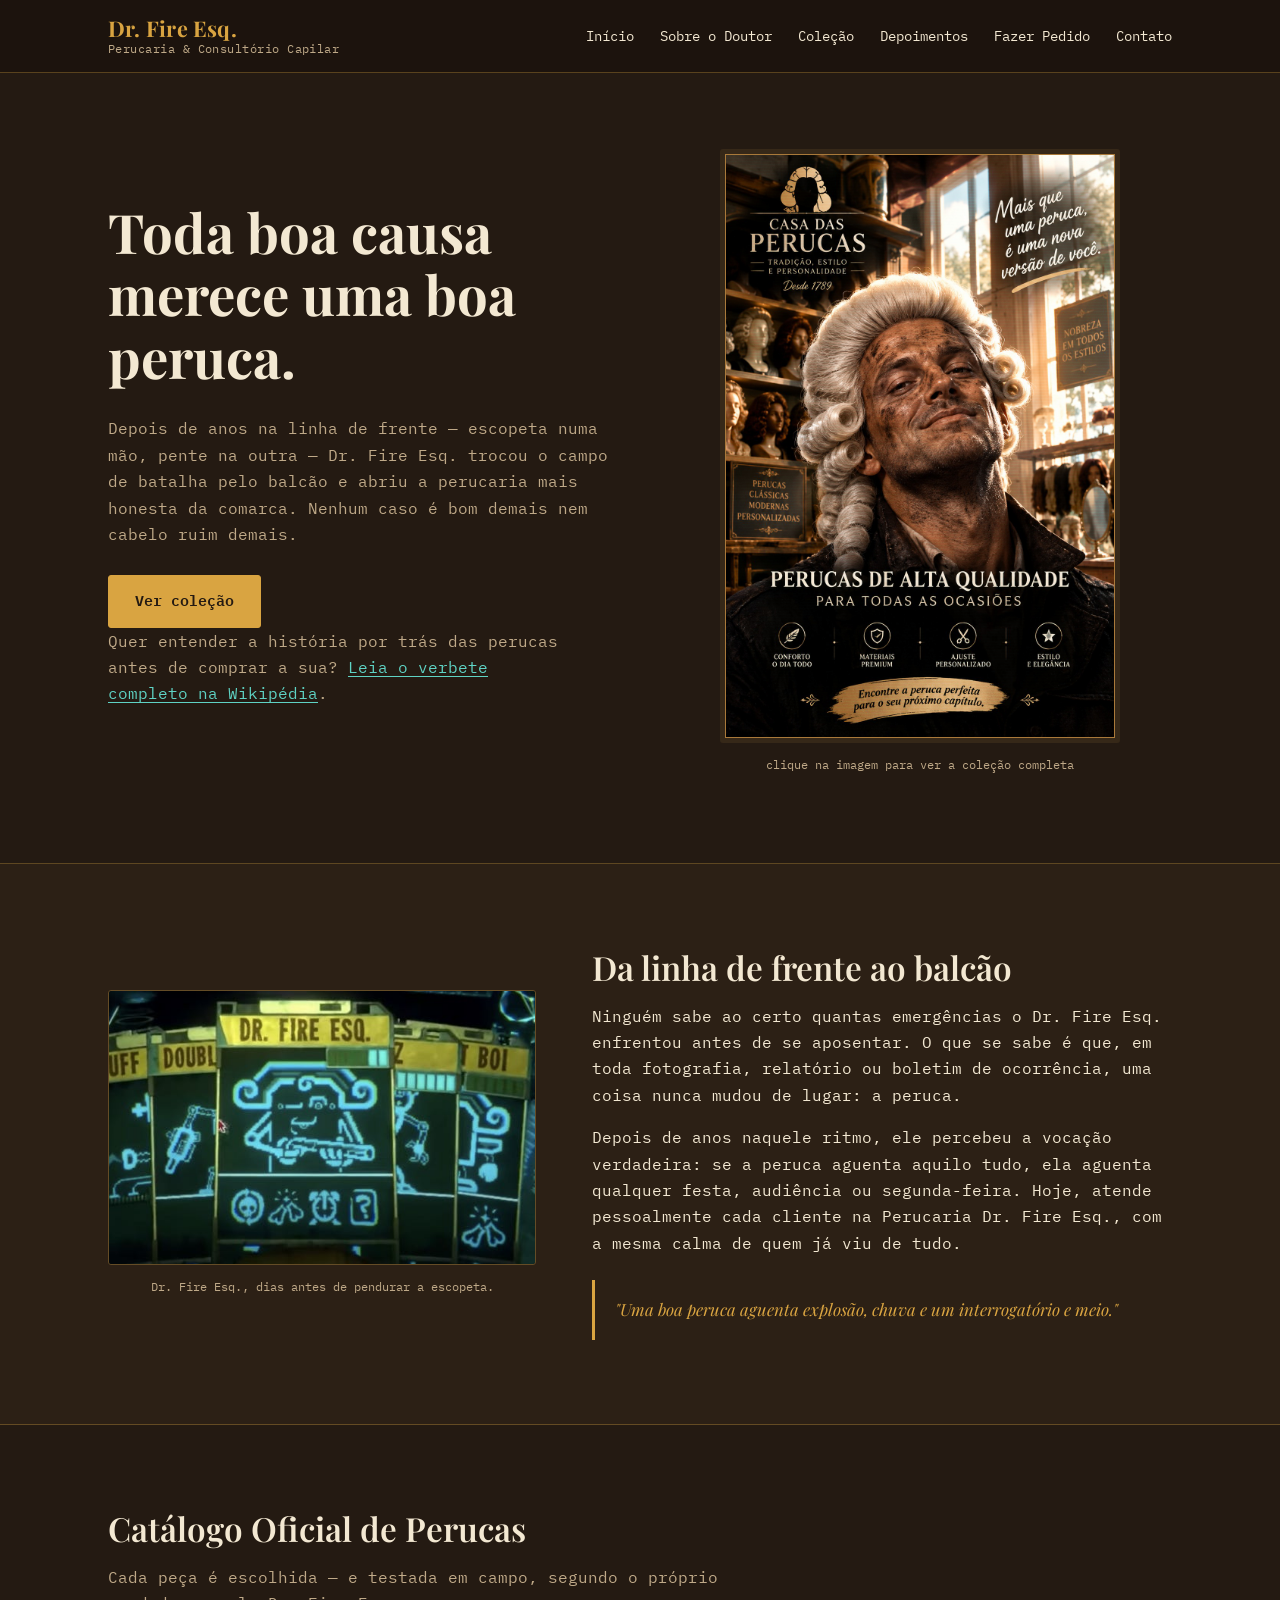
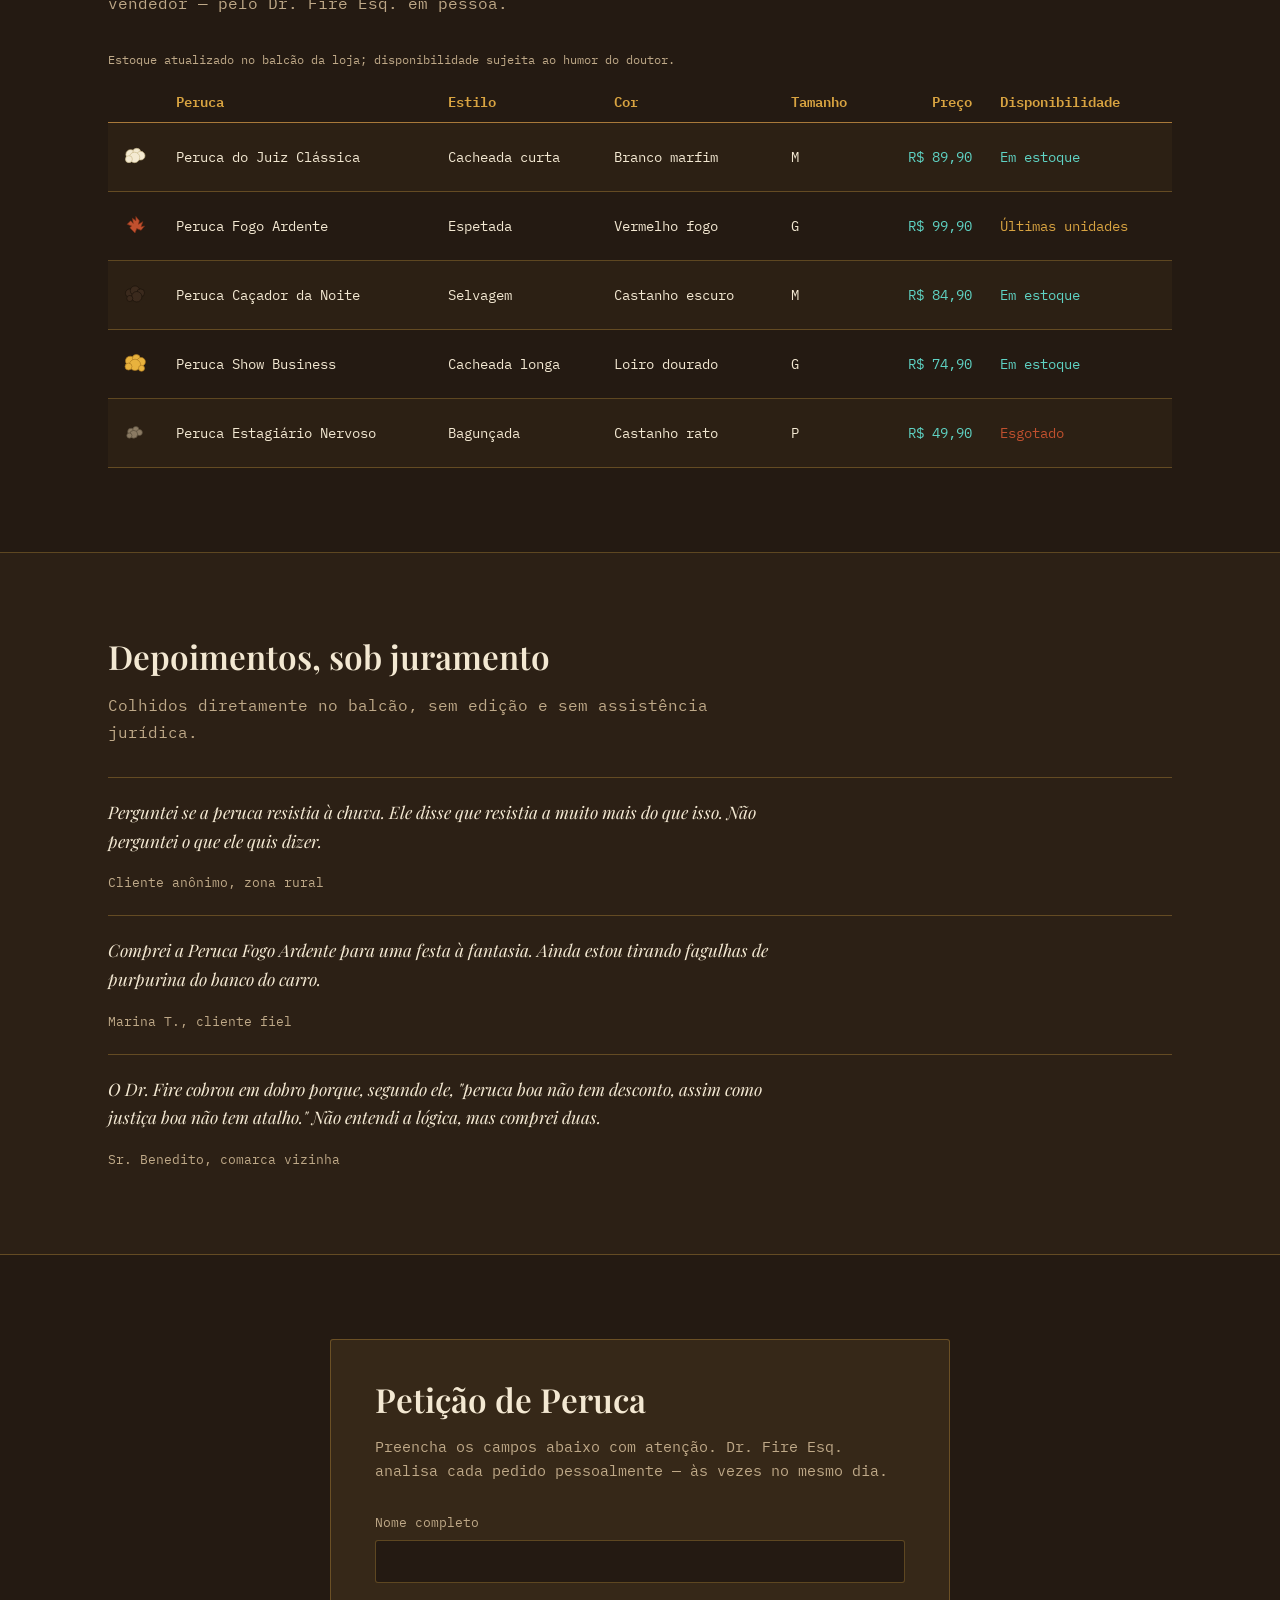
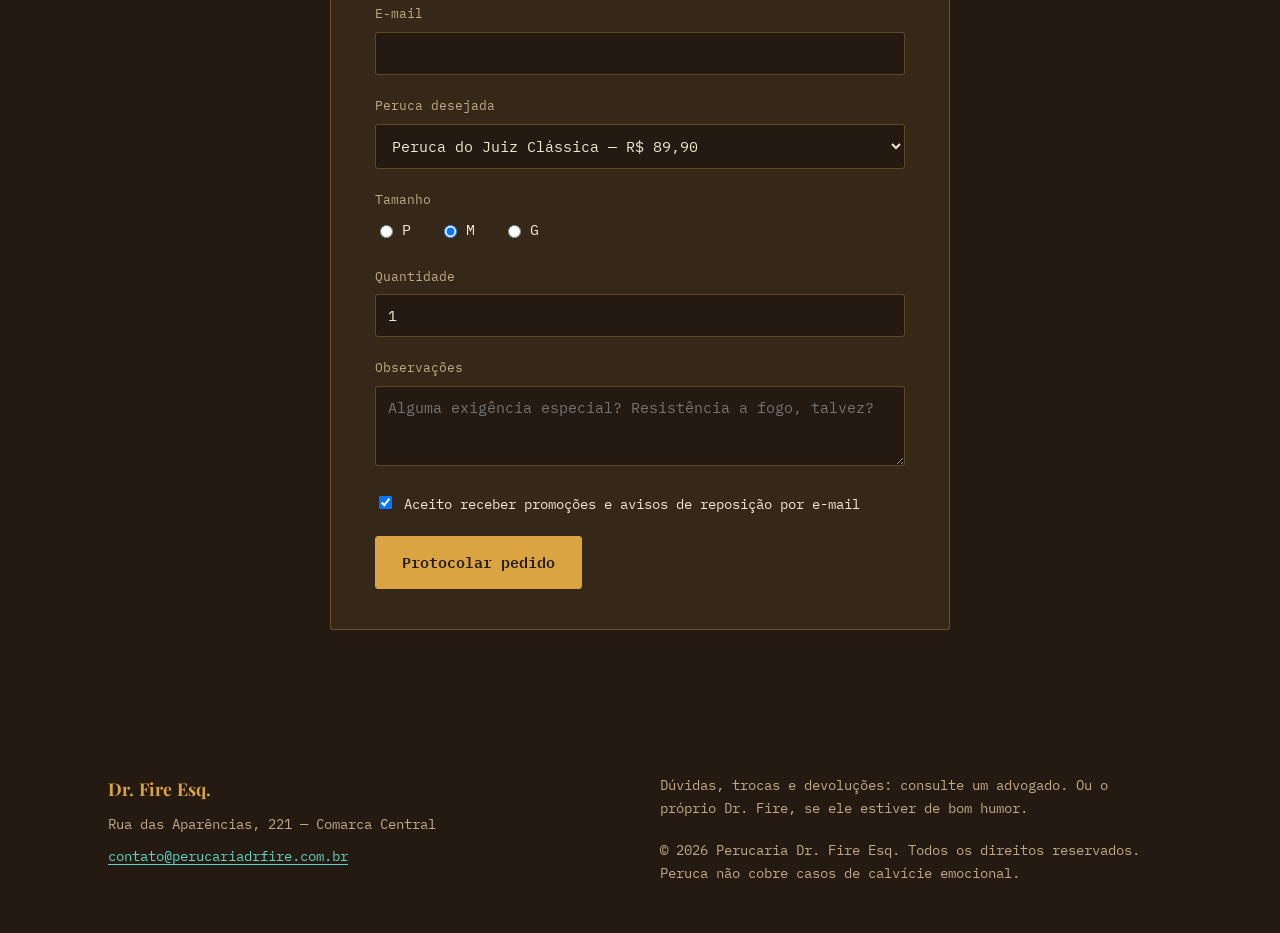
==== index.html @ 23bac66f "Add files via upload" ====
<!DOCTYPE html>
<html lang="pt-BR">
<head>
<meta charset="UTF-8">
<meta name="viewport" content="width=device-width, initial-scale=1.0">
<title>Perucaria Dr. Fire Esq. — Toda boa causa merece uma boa peruca</title>
<meta name="description" content="Perucaria Dr. Fire Esq.: perucas testadas em campo, catálogo oficial, pedidos sob encomenda e atendimento com muita, muita experiência.">
<link rel="preconnect" href="https://fonts.googleapis.com">
<link rel="preconnect" href="https://fonts.gstatic.com" crossorigin>
<link href="https://fonts.googleapis.com/css2?family=Playfair+Display:ital,wght@0,500;0,600;0,700;1,500&family=IBM+Plex+Mono:wght@400;500;600&display=swap" rel="stylesheet">
<link rel="stylesheet" href="style.css">
</head>
<body>

<header class="site-header">
  <div class="wrap">
    <div class="brand">
      <span class="brand-name">Dr. Fire Esq.</span>
      <span class="brand-sub">Perucaria &amp; Consultório Capilar</span>
    </div>
    <nav aria-label="Menu principal">
      <button class="nav-toggle" id="navToggle" aria-label="Abrir menu" aria-expanded="false">☰</button>
      <ul class="nav-list" id="navList">
        <li><a href="#inicio">Início</a></li>
        <li><a href="#sobre">Sobre o Doutor</a></li>
        <li><a href="#colecao">Coleção</a></li>
        <li><a href="#depoimentos">Depoimentos</a></li>
        <li><a href="#pedido">Fazer Pedido</a></li>
        <li><a href="#contato">Contato</a></li>
      </ul>
    </nav>
  </div>
</header>

<section id="inicio" class="hero">
  <div class="wrap">
    <div class="hero-text">
      <h1>Toda boa causa merece uma boa peruca.</h1>
      <p>Depois de anos na linha de frente — escopeta numa mão, pente na outra — Dr. Fire Esq. trocou o campo de batalha pelo balcão e abriu a perucaria mais honesta da comarca. Nenhum caso é bom demais nem cabelo ruim demais.</p>
      <div class="hero-actions">
        <a class="btn-primary" href="#colecao">Ver coleção</a>
      </div>
      <p class="hero-link-line">Quer entender a história por trás das perucas antes de comprar a sua? <a class="text-link" href="https://pt.wikipedia.org/wiki/Peruca" target="_blank" rel="noopener">Leia o verbete completo na Wikipédia</a>.</p>
    </div>
    <div class="hero-frame">
      <a class="hero-image-link" href="#colecao" aria-label="Ver coleção completa de perucas">
        <img src="[data-uri]" alt="Cartaz publicitário da Casa das Perucas estrelado por Dr. Fire Esq., de peruca de juiz impecável e rosto ainda sujo da última missão">
      </a>
      <p class="frame-caption">clique na imagem para ver a coleção completa</p>
    </div>
  </div>
</section>

<section id="sobre" class="about">
  <div class="wrap">
    <div class="about-image">
      <img src="[data-uri]" alt="Registro de arquivo de Dr. Fire Esq. ainda em atividade, escopeta em punho e peruca impecável">
      <p class="frame-caption">Dr. Fire Esq., dias antes de pendurar a escopeta.</p>
    </div>
    <div class="about-text">
      <h2>Da linha de frente ao balcão</h2>
      <p>Ninguém sabe ao certo quantas emergências o Dr. Fire Esq. enfrentou antes de se aposentar. O que se sabe é que, em toda fotografia, relatório ou boletim de ocorrência, uma coisa nunca mudou de lugar: a peruca.</p>
      <p>Depois de anos naquele ritmo, ele percebeu a vocação verdadeira: se a peruca aguenta aquilo tudo, ela aguenta qualquer festa, audiência ou segunda-feira. Hoje, atende pessoalmente cada cliente na Perucaria Dr. Fire Esq., com a mesma calma de quem já viu de tudo.</p>
      <blockquote>"Uma boa peruca aguenta explosão, chuva e um interrogatório e meio."</blockquote>
    </div>
  </div>
</section>

<section id="colecao" class="collection">
  <div class="wrap">
    <h2>Catálogo Oficial de Perucas</h2>
    <p>Cada peça é escolhida — e testada em campo, segundo o próprio vendedor — pelo Dr. Fire Esq. em pessoa.</p>
    <table>
      <caption>Estoque atualizado no balcão da loja; disponibilidade sujeita ao humor do doutor.</caption>
      <thead>
        <tr>
          <th scope="col"><span class="visually-hidden">Amostra</span></th>
          <th scope="col">Peruca</th>
          <th scope="col">Estilo</th>
          <th scope="col">Cor</th>
          <th scope="col">Tamanho</th>
          <th scope="col" class="price-col">Preço</th>
          <th scope="col">Disponibilidade</th>
        </tr>
      </thead>
      <tbody>
        <tr>
          <td class="swatch-cell"><img src="[data-uri]" alt="Amostra da Peruca do Juiz Clássica, tom marfim"></td>
          <td>Peruca do Juiz Clássica</td>
          <td>Cacheada curta</td>
          <td>Branco marfim</td>
          <td>M</td>
          <td class="price">R$ 89,90</td>
          <td class="stock-ok">Em estoque</td>
        </tr>
        <tr>
          <td class="swatch-cell"><img src="[data-uri]" alt="Amostra da Peruca Fogo Ardente, espetada e vermelha"></td>
          <td>Peruca Fogo Ardente</td>
          <td>Espetada</td>
          <td>Vermelho fogo</td>
          <td>G</td>
          <td class="price">R$ 99,90</td>
          <td class="stock-low">Últimas unidades</td>
        </tr>
        <tr>
          <td class="swatch-cell"><img src="[data-uri]" alt="Amostra da Peruca Caçador da Noite, castanho escuro"></td>
          <td>Peruca Caçador da Noite</td>
          <td>Selvagem</td>
          <td>Castanho escuro</td>
          <td>M</td>
          <td class="price">R$ 84,90</td>
          <td class="stock-ok">Em estoque</td>
        </tr>
        <tr>
          <td class="swatch-cell"><img src="[data-uri]" alt="Amostra da Peruca Show Business, loiro dourado cacheado"></td>
          <td>Peruca Show Business</td>
          <td>Cacheada longa</td>
          <td>Loiro dourado</td>
          <td>G</td>
          <td class="price">R$ 74,90</td>
          <td class="stock-ok">Em estoque</td>
        </tr>
        <tr>
          <td class="swatch-cell"><img src="[data-uri]" alt="Amostra da Peruca Estagiário Nervoso, castanho rato bagunçado"></td>
          <td>Peruca Estagiário Nervoso</td>
          <td>Bagunçada</td>
          <td>Castanho rato</td>
          <td>P</td>
          <td class="price">R$ 49,90</td>
          <td class="stock-out">Esgotado</td>
        </tr>
      </tbody>
    </table>
  </div>
</section>

<section id="depoimentos" class="testimonials">
  <div class="wrap">
    <h2>Depoimentos, sob juramento</h2>
    <p>Colhidos diretamente no balcão, sem edição e sem assistência jurídica.</p>
    <ul class="testimony-list">
      <li>
        <p>Perguntei se a peruca resistia à chuva. Ele disse que resistia a muito mais do que isso. Não perguntei o que ele quis dizer.</p>
        <cite>Cliente anônimo, zona rural</cite>
      </li>
      <li>
        <p>Comprei a Peruca Fogo Ardente para uma festa à fantasia. Ainda estou tirando fagulhas de purpurina do banco do carro.</p>
        <cite>Marina T., cliente fiel</cite>
      </li>
      <li>
        <p>O Dr. Fire cobrou em dobro porque, segundo ele, "peruca boa não tem desconto, assim como justiça boa não tem atalho." Não entendi a lógica, mas comprei duas.</p>
        <cite>Sr. Benedito, comarca vizinha</cite>
      </li>
    </ul>
  </div>
</section>

<section id="pedido" class="order">
  <div class="wrap">
    <div class="order-card">
      <h2>Petição de Peruca</h2>
      <p>Preencha os campos abaixo com atenção. Dr. Fire Esq. analisa cada pedido pessoalmente — às vezes no mesmo dia.</p>
      <form id="wigForm">
        <div class="field">
          <label for="nome">Nome completo</label>
          <input type="text" id="nome" name="nome" required>
        </div>
        <div class="field">
          <label for="email">E-mail</label>
          <input type="email" id="email" name="email" required>
        </div>
        <div class="field">
          <label for="peruca">Peruca desejada</label>
          <select id="peruca" name="peruca">
            <option>Peruca do Juiz Clássica — R$ 89,90</option>
            <option>Peruca Fogo Ardente — R$ 99,90</option>
            <option>Peruca Caçador da Noite — R$ 84,90</option>
            <option>Peruca Show Business — R$ 74,90</option>
            <option>Peruca Estagiário Nervoso — R$ 49,90 (esgotado)</option>
          </select>
        </div>
        <fieldset class="field">
          <legend>Tamanho</legend>
          <label><input type="radio" name="tamanho" value="P"> P</label>
          <label><input type="radio" name="tamanho" value="M" checked> M</label>
          <label><input type="radio" name="tamanho" value="G"> G</label>
        </fieldset>
        <div class="field">
          <label for="quantidade">Quantidade</label>
          <input type="number" id="quantidade" name="quantidade" min="1" value="1">
        </div>
        <div class="field">
          <label for="observacoes">Observações</label>
          <textarea id="observacoes" name="observacoes" placeholder="Alguma exigência especial? Resistência a fogo, talvez?"></textarea>
        </div>
        <div class="field checkbox-field">
          <label><input type="checkbox" name="promocoes" checked> Aceito receber promoções e avisos de reposição por e-mail</label>
        </div>
        <button type="submit" class="btn-primary">Protocolar pedido</button>
      </form>
      <p class="form-feedback" id="formFeedback" hidden></p>
    </div>
  </div>
</section>

<footer id="contato" class="site-footer">
  <div class="wrap">
    <div>
      <span class="brand-name">Dr. Fire Esq.</span>
      <p>Rua das Aparências, 221 — Comarca Central</p>
      <p><a class="text-link" href="mailto:contato@perucariadrfire.com.br">contato@perucariadrfire.com.br</a></p>
    </div>
    <div>
      <p>Dúvidas, trocas e devoluções: consulte um advogado. Ou o próprio Dr. Fire, se ele estiver de bom humor.</p>
      <p class="fine-print">© 2026 Perucaria Dr. Fire Esq. Todos os direitos reservados. Peruca não cobre casos de calvície emocional.</p>
    </div>
  </div>
</footer>

<script src="script.js"></script>

</body>
</html>
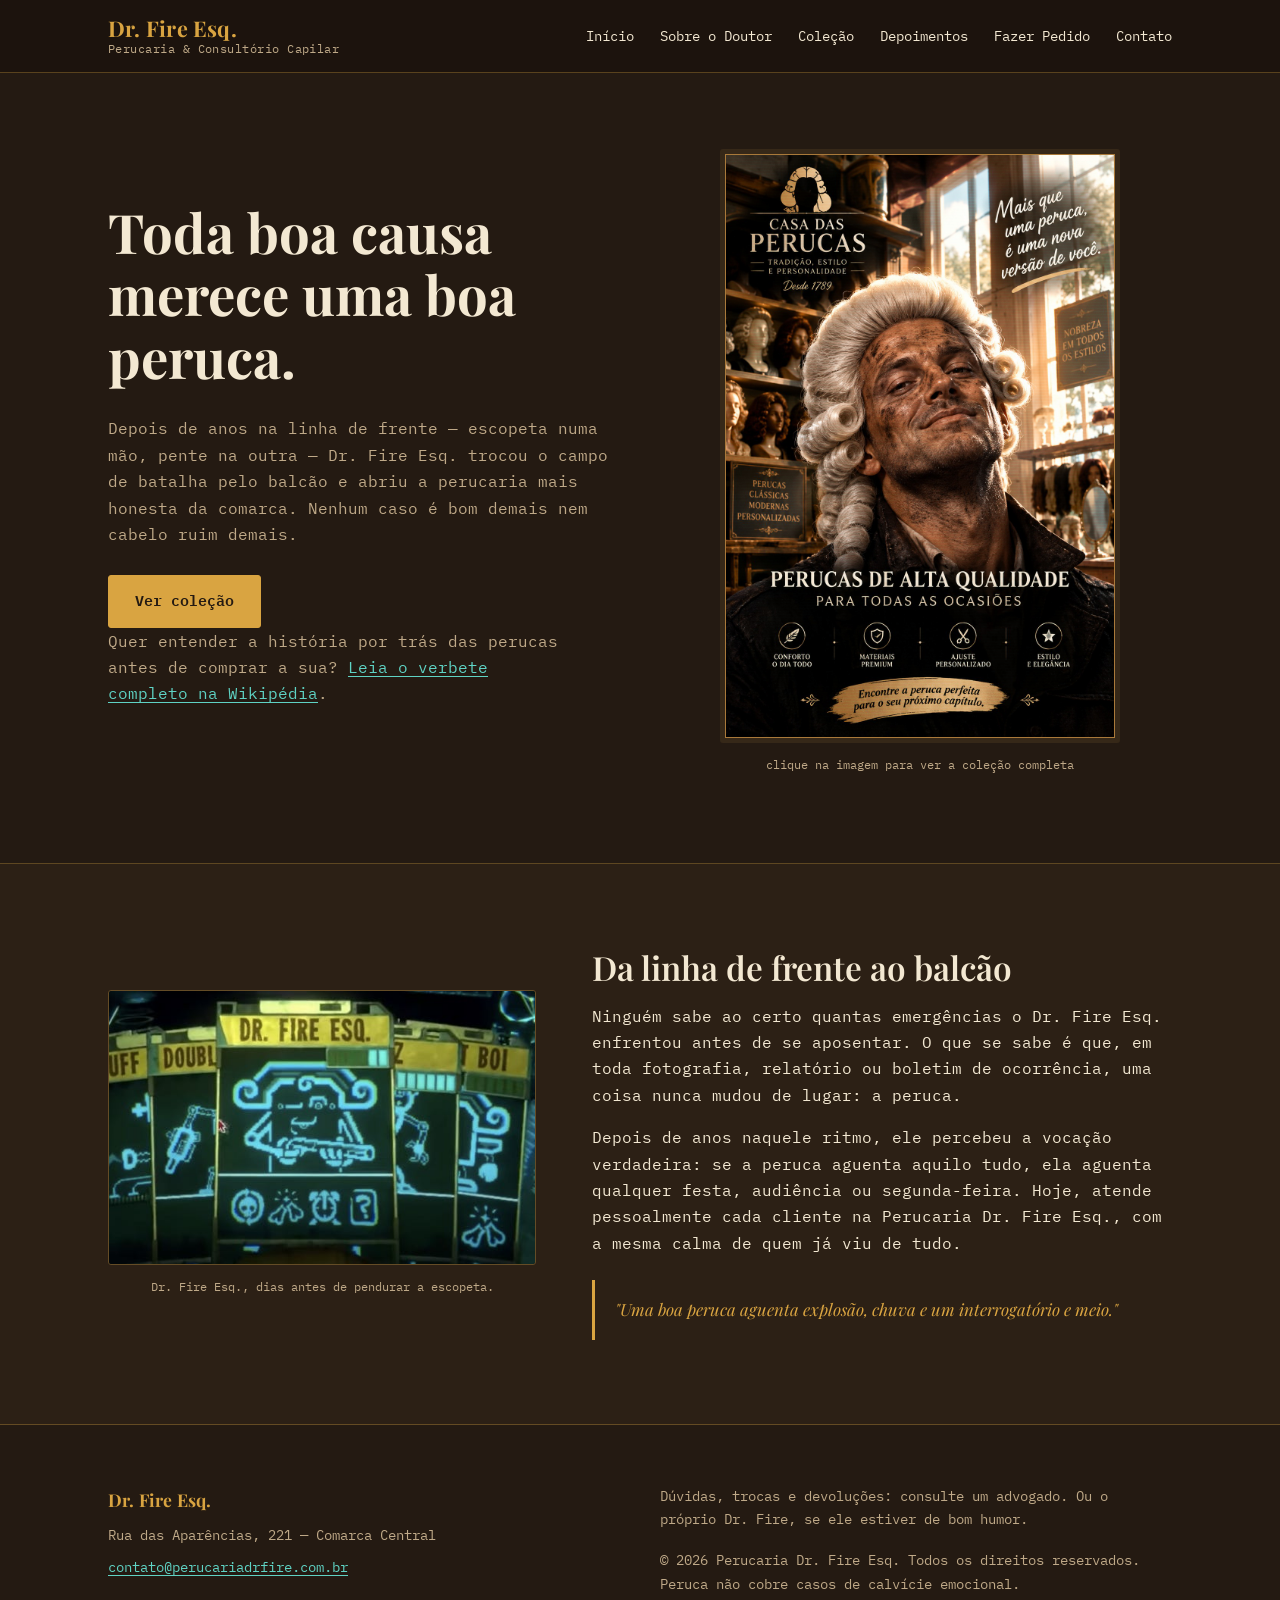
==== commit 8fa9a591: "Pagina Produtos" ====
--- a/index.html
+++ b/index.html
@@ -23,7 +23,7 @@
       <ul class="nav-list" id="navList">
         <li><a href="#inicio">Início</a></li>
         <li><a href="#sobre">Sobre o Doutor</a></li>
-        <li><a href="#colecao">Coleção</a></li>
+        <li><a href="produtos.html">Coleção</a></li>
         <li><a href="#depoimentos">Depoimentos</a></li>
         <li><a href="#pedido">Fazer Pedido</a></li>
         <li><a href="#contato">Contato</a></li>
@@ -38,12 +38,12 @@
       <h1>Toda boa causa merece uma boa peruca.</h1>
       <p>Depois de anos na linha de frente — escopeta numa mão, pente na outra — Dr. Fire Esq. trocou o campo de batalha pelo balcão e abriu a perucaria mais honesta da comarca. Nenhum caso é bom demais nem cabelo ruim demais.</p>
       <div class="hero-actions">
-        <a class="btn-primary" href="#colecao">Ver coleção</a>
+        <a class="btn-primary" href="produtos.html">Ver coleção</a>
       </div>
       <p class="hero-link-line">Quer entender a história por trás das perucas antes de comprar a sua? <a class="text-link" href="https://pt.wikipedia.org/wiki/Peruca" target="_blank" rel="noopener">Leia o verbete completo na Wikipédia</a>.</p>
     </div>
     <div class="hero-frame">
-      <a class="hero-image-link" href="#colecao" aria-label="Ver coleção completa de perucas">
+      <a class="hero-image-link" href="produtos.html" aria-label="Ver coleção completa de perucas">
         <img src="[data-uri]